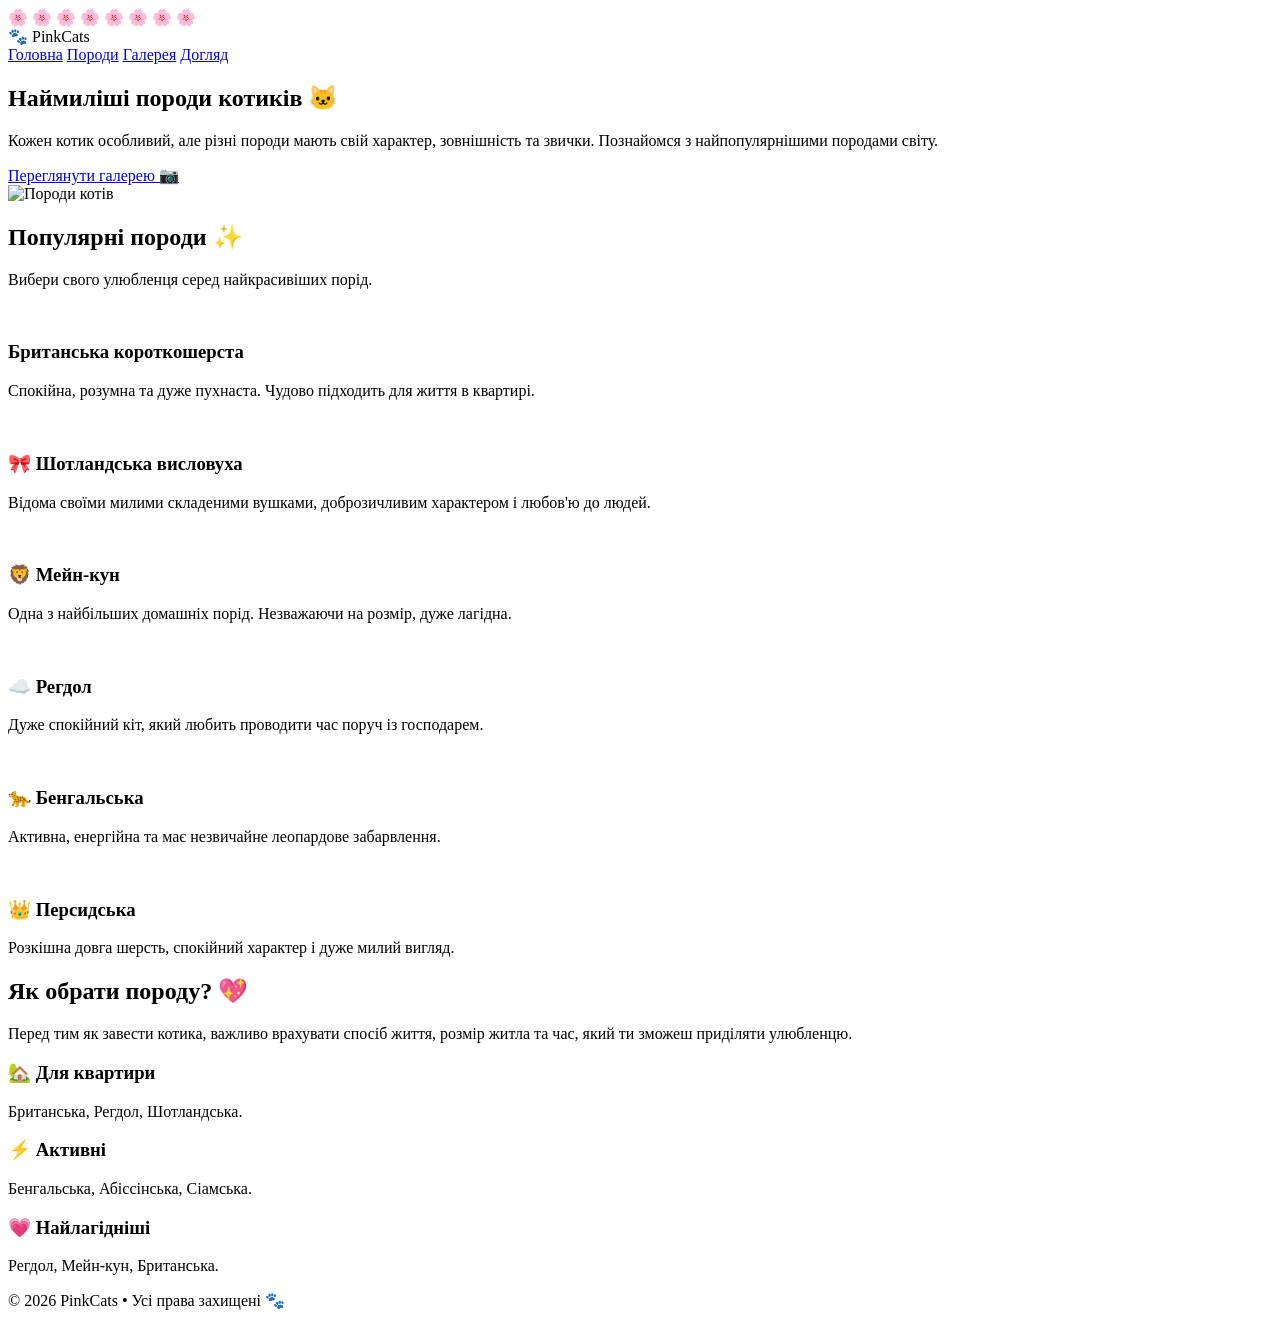
==== about.html @ 82d8244e "Create about.html" ====
<!DOCTYPE html>
<html lang="uk">
<head>
    <meta charset="UTF-8">
    <meta name="viewport" content="width=device-width, initial-scale=1.0">
    <title>Породи котів | PinkCats</title>

    <link rel="stylesheet" href="css/style.css">
</head>
<body>

<header>
    <div class="petals">
    <span>🌸</span>
    <span>🌸</span>
    <span>🌸</span>
    <span>🌸</span>
    <span>🌸</span>
    <span>🌸</span>
    <span>🌸</span>
    <span>🌸</span>
</div>

    <div class="logo">🐾 PinkCats</div>

    <nav>
        <a href="index.html">Головна</a>
        <a href="breeds.html">Породи</a>
        <a href="gallery.html">Галерея</a>
        <a href="care.html">Догляд</a>
        
    </nav>

</header>

<section class="hero">

<div class="hero-box">

<div>

<h1>Наймиліші <span>породи</span> котиків 🐱</h1>

<p>

Кожен котик особливий, але різні породи мають
свій характер, зовнішність та звички.
Познайомся з найпопулярнішими породами світу.

</p>

<a href="gallery.html" class="button">

Переглянути галерею 📷

</a>

</div>

<div>

<img src="60257453.jpg" alt="Породи котів">

</div>

</div>

</section>

<section>

<h2 class="title">

Популярні породи ✨

</h2>

<p class="subtitle">

Вибери свого улюбленця серед найкрасивіших порід.

</p>

<div class="cards">

<div class="card">

<img src="article-id-542-01.webp" alt="">

<h3> Британська короткошерста</h3>

<p>

Спокійна, розумна та дуже пухнаста.
Чудово підходить для життя в квартирі.

</p>

</div>

<div class="card">

<img src="1029653828_w600_h600_shotlandska-vislovuha-kishka.webp" alt="">

<h3>🎀 Шотландська висловуха</h3>

<p>

Відома своїми милими складеними вушками,
доброзичливим характером і любов'ю до людей.

</p>

</div>

<div class="card">

<img src="images (3).jpg" alt="">

<h3>🦁 Мейн-кун</h3>

<p>

Одна з найбільших домашніх порід.
Незважаючи на розмір, дуже лагідна.

</p>

</div>

<div class="card">

<img src="images (1).jpg" alt="">

<h3>☁️ Регдол</h3>

<p>

Дуже спокійний кіт,
який любить проводити час поруч із господарем.

</p>

</div>

<div class="card">

<img src="sitesdefaultfilesstylessquare_medium_440x440public2022-06Bengal.1.jpg" alt="">

<h3>🐆 Бенгальська</h3>

<p>

Активна, енергійна та має незвичайне
леопардове забарвлення.

</p>

</div>

<div class="card">

<img src="CAT HERO_0017_Persian.jpg" alt="">

<h3>👑 Персидська</h3>

<p>

Розкішна довга шерсть,
спокійний характер і дуже милий вигляд.

</p>

</div>

</div>

</section>

<section>

<h2 class="title">

Як обрати породу? 💖

</h2>

<p class="subtitle">

Перед тим як завести котика,
важливо врахувати спосіб життя, розмір житла
та час, який ти зможеш приділяти улюбленцю.

</p>

<div class="cards">

<div class="card">

<h3>🏡 Для квартири</h3>

<p>

Британська, Регдол,
Шотландська.

</p>

</div>

<div class="card">

<h3>⚡ Активні</h3>

<p>

Бенгальська,
Абіссінська,
Сіамська.

</p>

</div>

<div class="card">

<h3>💗 Найлагідніші</h3>

<p>

Регдол,
Мейн-кун,
Британська.

</p>

</div>

</div>

</section>

<footer>

<p>

© 2026 PinkCats • Усі права захищені 🐾

</p>

</footer>

</body>
</html>
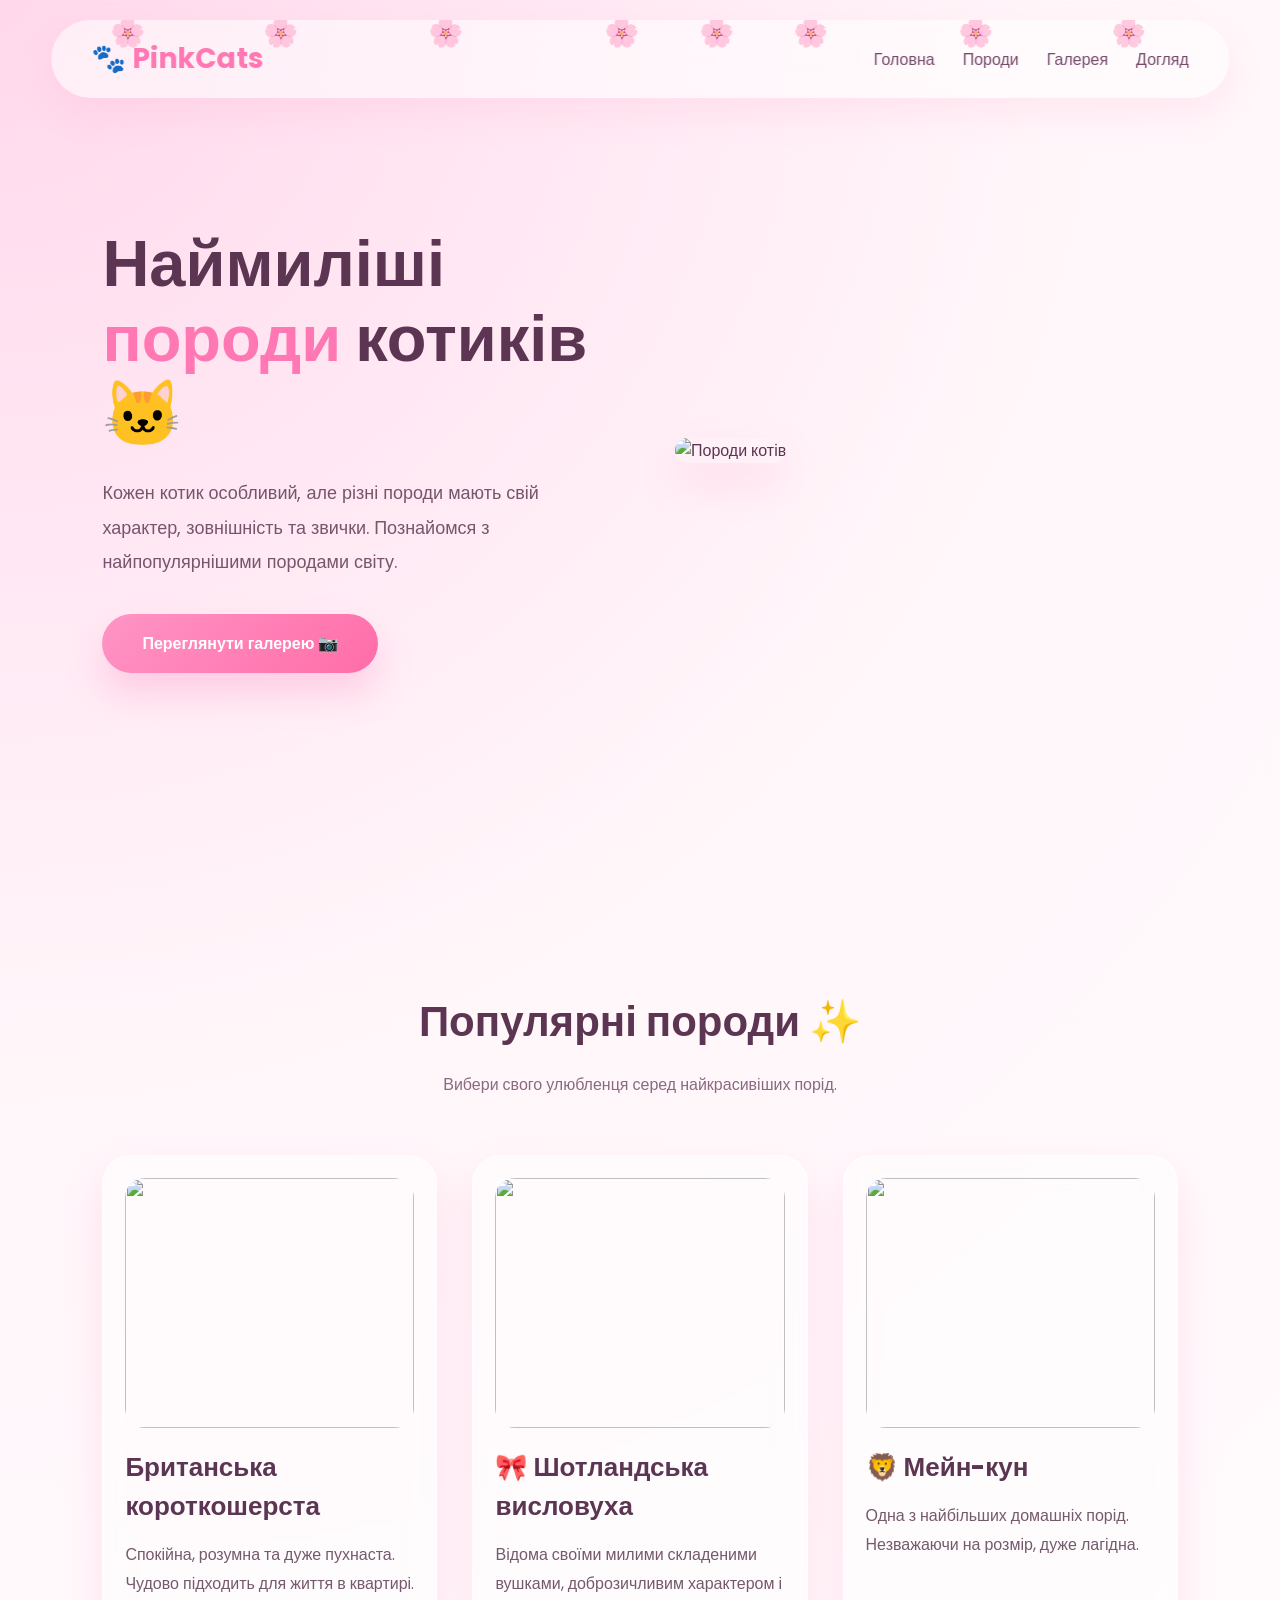
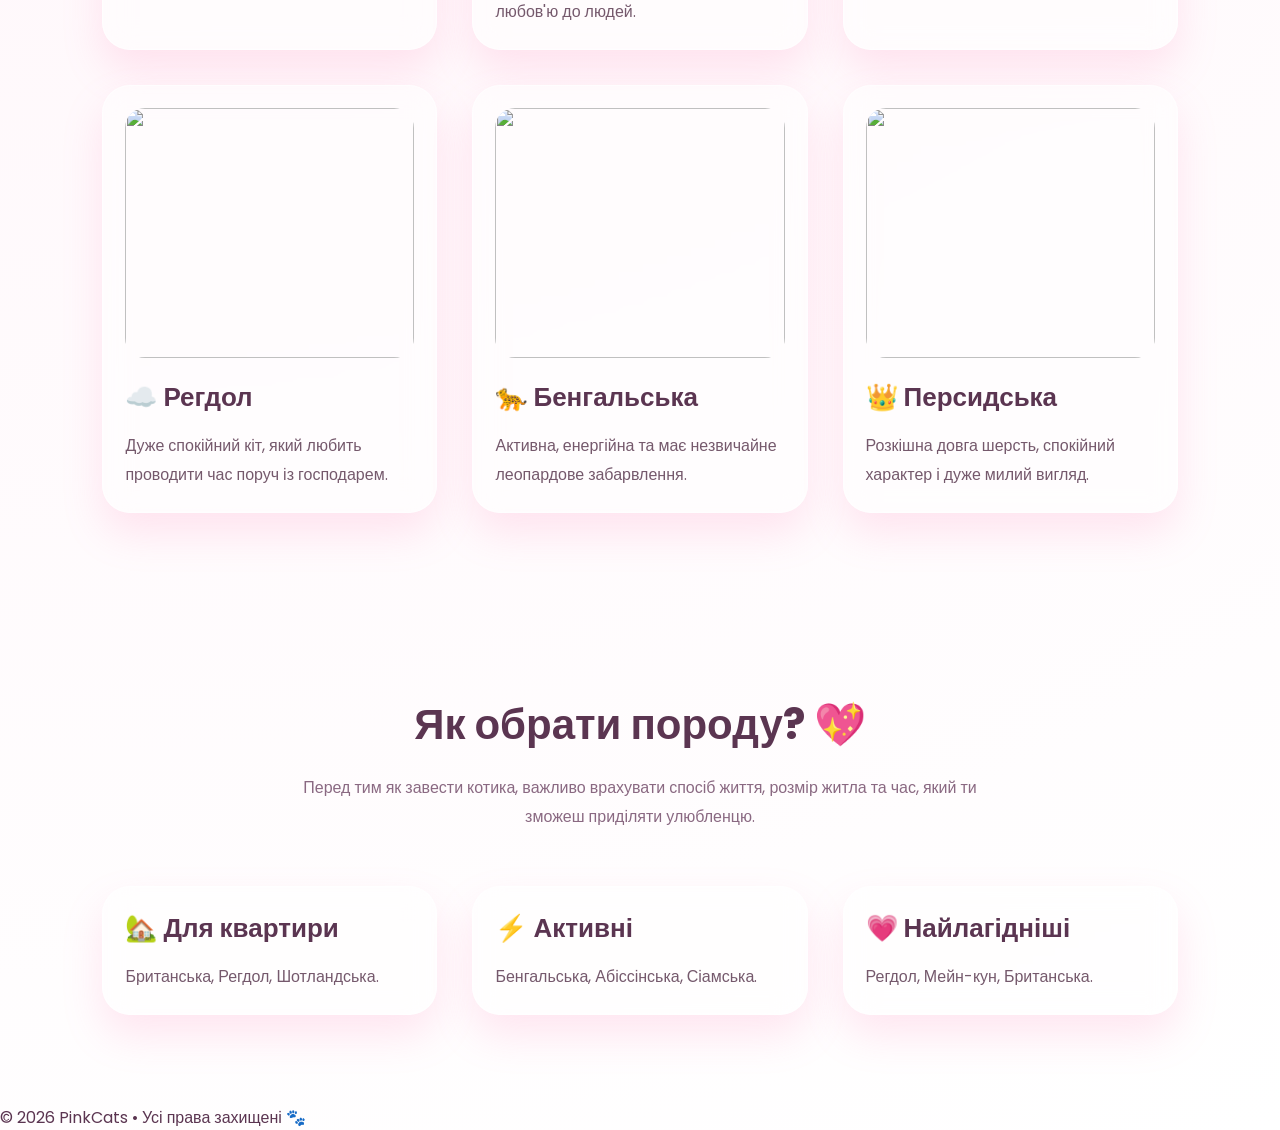
==== commit cff3d02e: "Update about.html" ====
--- a/about.html
+++ b/about.html
@@ -5,7 +5,7 @@
     <meta name="viewport" content="width=device-width, initial-scale=1.0">
     <title>Породи котів | PinkCats</title>
 
-    <link rel="stylesheet" href="css/style.css">
+    <link rel="stylesheet" href="about.css">
 </head>
 <body>
 
@@ -25,7 +25,7 @@
 
     <nav>
         <a href="index.html">Головна</a>
-        <a href="breeds.html">Породи</a>
+        <a href="about.html">Породи</a>
         <a href="gallery.html">Галерея</a>
         <a href="care.html">Догляд</a>
         
--- a/about.css
+++ b/about.css
@@ -0,0 +1,388 @@
+/* ===== Google Font ===== */
+@import url('https://fonts.googleapis.com/css2?family=Poppins:wght@300;400;500;600;700&display=swap');
+
+:root{
+    --pink:#ff78b3;
+    --light:#fff7fb;
+    --card:rgba(255,255,255,.45);
+    --text:#5b3551;
+    --shadow:0 20px 40px rgba(255,120,179,.18);
+    --radius:28px;
+}
+
+*{
+    margin:0;
+    padding:0;
+    box-sizing:border-box;
+    scroll-behavior:smooth;
+}
+
+body{
+    font-family:'Poppins',sans-serif;
+    color:var(--text);
+    background:
+    radial-gradient(circle at top left,#ffd8ec 0,#fff6fa 35%,#fff 100%);
+}
+
+/* ===== HEADER ===== */
+
+header{
+    position:fixed;
+    top:20px;
+    left:50%;
+    transform:translateX(-50%);
+    width:92%;
+    max-width:1300px;
+
+    display:flex;
+    justify-content:space-between;
+    align-items:center;
+
+    padding:18px 40px;
+
+    background:rgba(255,255,255,.55);
+    backdrop-filter:blur(16px);
+
+    border-radius:999px;
+
+    box-shadow:0 15px 35px rgba(255,150,190,.15);
+
+    z-index:1000;
+}
+
+.logo{
+
+    font-size:28px;
+    font-weight:700;
+
+    color:var(--pink);
+}
+
+nav{
+
+display:flex;
+gap:28px;
+
+}
+
+nav a{
+
+text-decoration:none;
+
+color:#75496a;
+
+font-weight:500;
+
+transition:.35s;
+
+position:relative;
+
+}
+
+nav a::after{
+
+content:'';
+
+position:absolute;
+
+left:0;
+
+bottom:-7px;
+
+width:0;
+
+height:3px;
+
+background:var(--pink);
+
+border-radius:10px;
+
+transition:.35s;
+
+}
+
+nav a:hover{
+
+color:var(--pink);
+
+}
+
+nav a:hover::after{
+
+width:100%;
+
+}
+
+/* ===== HERO ===== */
+
+.hero{
+
+min-height:100vh;
+
+display:flex;
+
+align-items:center;
+
+justify-content:center;
+
+padding:120px 8%;
+
+}
+
+.hero-box{
+
+display:grid;
+
+grid-template-columns:1fr 1fr;
+
+align-items:center;
+
+gap:70px;
+
+}
+
+.hero h1{
+
+font-size:65px;
+
+line-height:1.15;
+
+margin-bottom:25px;
+
+}
+
+.hero h1 span{
+
+color:var(--pink);
+
+}
+
+.hero p{
+
+font-size:18px;
+
+line-height:1.9;
+
+margin-bottom:35px;
+
+color:#76556d;
+
+}
+
+.button{
+
+display:inline-block;
+
+padding:17px 40px;
+
+border-radius:50px;
+
+background:linear-gradient(135deg,#ff94c5,#ff6da8);
+
+color:white;
+
+text-decoration:none;
+
+font-weight:600;
+
+box-shadow:0 20px 35px rgba(255,110,175,.25);
+
+transition:.35s;
+
+}
+
+.button:hover{
+
+transform:translateY(-6px);
+
+box-shadow:0 30px 45px rgba(255,110,175,.35);
+
+}
+
+.hero img{
+
+width:100%;
+
+border-radius:35px;
+
+box-shadow:var(--shadow);
+
+}
+
+/* ===== SECTION ===== */
+
+section{
+
+padding:90px 8%;
+
+}
+
+.title{
+
+font-size:42px;
+
+text-align:center;
+
+margin-bottom:18px;
+
+}
+
+.subtitle{
+
+text-align:center;
+
+color:#8a6982;
+
+margin-bottom:55px;
+
+max-width:720px;
+
+margin-left:auto;
+
+margin-right:auto;
+
+line-height:1.8;
+
+}
+
+.cards{
+
+display:grid;
+
+grid-template-columns:repeat(auto-fit,minmax(280px,1fr));
+
+gap:35px;
+
+}
+
+.card{
+
+background:var(--card);
+
+backdrop-filter:blur(14px);
+
+padding:22px;
+
+border-radius:var(--radius);
+
+box-shadow:var(--shadow);
+
+transition:.35s;
+
+border:1px solid rgba(255,255,255,.55);
+
+}
+
+.card:hover{
+
+transform:translateY(-10px);
+
+}
+
+.card img{
+
+width:100%;
+
+height:250px;
+
+object-fit:cover;
+
+border-radius:20px;
+
+margin-bottom:20px;
+
+}
+
+.card h3{
+
+font-size:26px;
+
+margin-bottom:15px;
+
+}
+
+.card p{
+
+line-height:1.8;
+
+color:#75596c;
+
+}
+/* ===== Falling Petals ===== */
+
+.petals{
+    position:fixed;
+    inset:0;
+    pointer-events:none;
+    overflow:hidden;
+    z-index:-1;
+}
+
+.petals span{
+    position:absolute;
+    top:-10%;
+    font-size:28px;
+    animation:fall linear infinite;
+    opacity:.8;
+}
+
+.petals span:nth-child(1){
+    left:5%;
+    animation-duration:10s;
+}
+
+.petals span:nth-child(2){
+    left:18%;
+    animation-duration:13s;
+    animation-delay:2s;
+}
+
+.petals span:nth-child(3){
+    left:32%;
+    animation-duration:11s;
+    animation-delay:5s;
+}
+
+.petals span:nth-child(4){
+    left:47%;
+    animation-duration:15s;
+}
+
+.petals span:nth-child(5){
+    left:63%;
+    animation-duration:12s;
+    animation-delay:3s;
+}
+
+.petals span:nth-child(6){
+    left:77%;
+    animation-duration:16s;
+}
+
+.petals span:nth-child(7){
+    left:90%;
+    animation-duration:14s;
+    animation-delay:1s;
+}
+
+.petals span:nth-child(8){
+    left:55%;
+    animation-duration:18s;
+    animation-delay:6s;
+}
+
+@keyframes fall{
+
+0%{
+    transform:translateY(-120px) rotate(0deg);
+}
+
+50%{
+    transform:translateY(50vh) translateX(40px) rotate(180deg);
+}
+
+100%{
+    transform:translateY(110vh) translateX(-30px) rotate(360deg);
+}
+
+}
